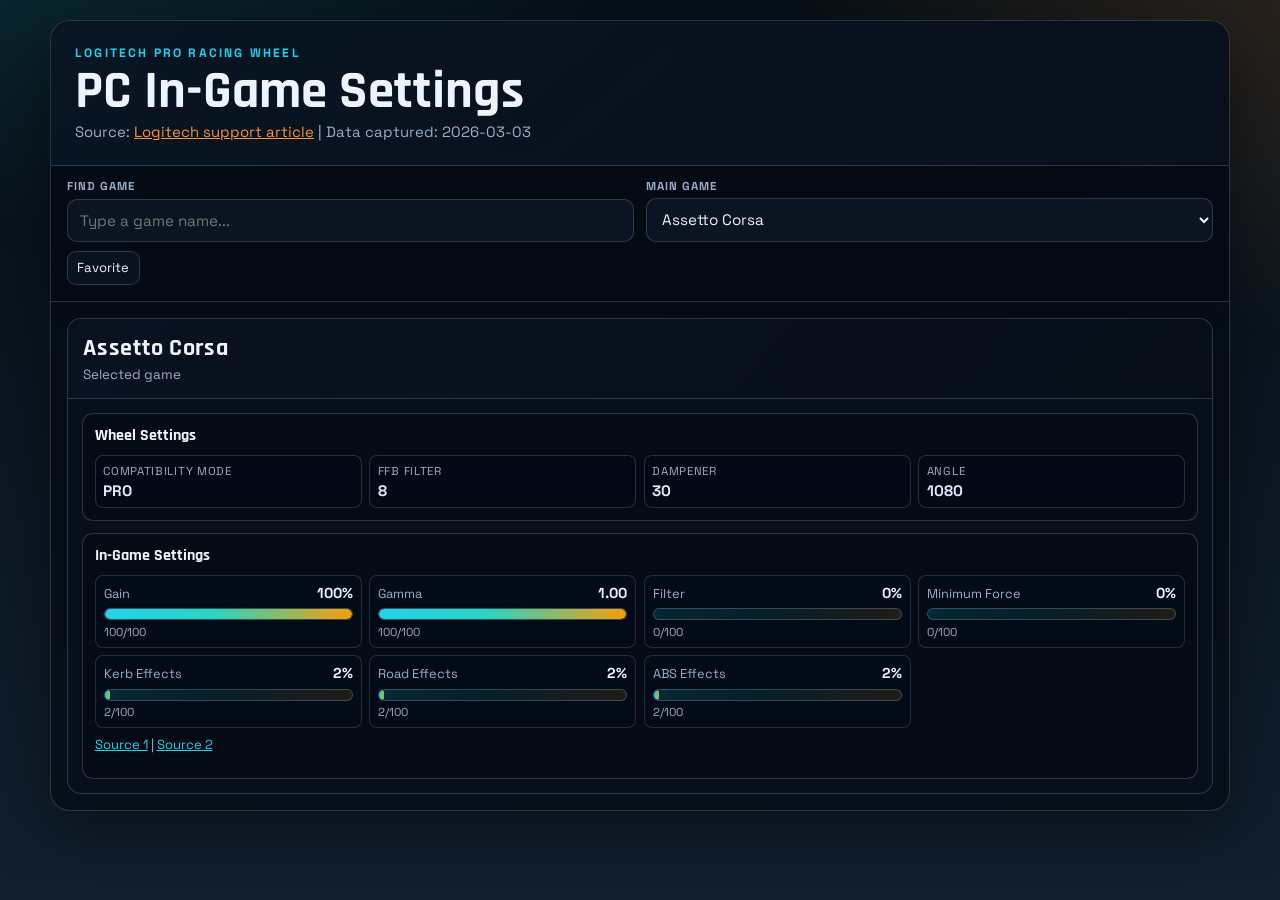
==== pro-wheel-settings/index.html @ a7290120 "Publish PRO Wheel Settings app at /pro-wheel-settings/" ====
<!doctype html>
<html lang="en">
<head>
  <meta charset="UTF-8" />
  <meta name="viewport" content="width=device-width, initial-scale=1.0" />
  <title>PRO Wheel PC Settings Browser</title>
  <link rel="preconnect" href="https://fonts.googleapis.com" />
  <link rel="preconnect" href="https://fonts.gstatic.com" crossorigin />
  <link href="https://fonts.googleapis.com/css2?family=Rajdhani:wght@500;600;700&family=Space+Grotesk:wght@400;500;700&display=swap" rel="stylesheet" />
  <link rel="stylesheet" href="./styles.css" />
</head>
<body>
  <main class="app-shell">
    <header class="hero">
      <p class="eyebrow">Logitech PRO Racing Wheel</p>
      <h1>PC In-Game Settings</h1>
      <p class="meta">
        Source: <a id="source-link" target="_blank" rel="noreferrer">Logitech support article</a>
        <span id="capture-date"></span>
      </p>
    </header>

    <section class="controls" aria-label="Game controls">
      <div class="controls-grid">
        <label class="field">
          <span>Find game</span>
          <input id="search-input" type="text" placeholder="Type a game name..." />
        </label>

        <label class="field">
          <span>Main game</span>
          <select id="game-select"></select>
        </label>

      </div>

      <div class="actions-row">
        <button id="favorite-btn" class="action-btn" type="button">Favorite</button>
      </div>

      <div class="favorites-wrap" id="favorites-wrap" hidden>
        <p>Favorites</p>
        <div id="favorites-list" class="favorites-list"></div>
      </div>
    </section>

    <section class="view" id="view-root" aria-live="polite"></section>
  </main>

  <script src="./app.js"></script>
</body>
</html>
---- pro-wheel-settings/styles.css ----
:root {
  --bg-1: #060f16;
  --bg-2: #111f2f;
  --panel: rgba(9, 17, 29, 0.88);
  --panel-2: rgba(5, 12, 22, 0.9);
  --text: #edf4ff;
  --muted: #98afc8;
  --line: rgba(128, 158, 189, 0.28);
  --accent: #22d3ee;
  --accent-2: #fb923c;
  --warn: #fbbf24;
}

* {
  box-sizing: border-box;
}

html,
body {
  margin: 0;
  min-height: 100%;
}

body {
  font-family: 'Space Grotesk', 'Segoe UI', sans-serif;
  color: var(--text);
  background:
    radial-gradient(1300px 700px at -10% -25%, rgba(34, 211, 238, 0.22), transparent 65%),
    radial-gradient(1000px 700px at 110% -10%, rgba(251, 146, 60, 0.2), transparent 62%),
    linear-gradient(180deg, var(--bg-1), var(--bg-2));
  padding: clamp(0.6rem, 1vw + 0.45rem, 1.6rem);
}

.app-shell {
  max-width: 1180px;
  margin: 0 auto;
  border: 1px solid var(--line);
  border-radius: 20px;
  background: rgba(2, 7, 15, 0.62);
  box-shadow: 0 24px 64px rgba(0, 0, 0, 0.4);
  overflow: clip;
}

.hero {
  padding: clamp(1rem, 1.6vw + 0.75rem, 1.5rem);
  border-bottom: 1px solid var(--line);
  background: linear-gradient(140deg, rgba(10, 21, 36, 0.95), rgba(7, 16, 28, 0.88));
}

.eyebrow {
  margin: 0;
  letter-spacing: 0.18em;
  text-transform: uppercase;
  font-size: 0.76rem;
  color: var(--accent);
  font-weight: 700;
}

.hero h1 {
  margin: 0.35rem 0;
  font-family: 'Rajdhani', 'Segoe UI', sans-serif;
  font-size: clamp(2rem, 4.8vw, 3.3rem);
  line-height: 0.95;
}

.meta {
  margin: 0;
  color: var(--muted);
  font-size: 0.93rem;
}

.meta a {
  color: var(--accent-2);
}

.controls {
  position: sticky;
  top: 0;
  z-index: 20;
  padding: 0.8rem 1rem 1rem;
  border-bottom: 1px solid var(--line);
  background: rgba(5, 11, 19, 0.9);
  backdrop-filter: blur(6px);
}

.controls-grid {
  display: grid;
  grid-template-columns: 1fr 1fr;
  gap: 0.7rem;
}

.field {
  display: grid;
  gap: 0.32rem;
}

.field span {
  font-size: 0.72rem;
  text-transform: uppercase;
  letter-spacing: 0.09em;
  color: var(--muted);
  font-weight: 700;
}

input,
select {
  width: 100%;
  border: 1px solid var(--line);
  border-radius: 10px;
  background: rgba(13, 23, 37, 0.85);
  color: var(--text);
  font-family: inherit;
  font-size: 0.95rem;
  padding: 0.64rem 0.74rem;
}

input:focus,
select:focus,
button:focus-visible {
  outline: 2px solid rgba(34, 211, 238, 0.55);
  outline-offset: 1px;
}

.actions-row {
  margin-top: 0.55rem;
}

.action-btn {
  border: 1px solid var(--line);
  background: rgba(11, 20, 34, 0.88);
  color: var(--text);
  font-family: inherit;
  font-size: 0.82rem;
  border-radius: 9px;
  padding: 0.47rem 0.58rem;
  cursor: pointer;
}

.action-btn.active {
  border-color: rgba(34, 211, 238, 0.58);
  color: #c6f6ff;
  background: rgba(11, 35, 49, 0.72);
}

.favorites-wrap {
  margin-top: 0.65rem;
}

.favorites-wrap p {
  margin: 0 0 0.35rem;
  font-size: 0.75rem;
  letter-spacing: 0.08em;
  text-transform: uppercase;
  color: var(--muted);
  font-weight: 700;
}

.favorites-list {
  display: flex;
  flex-wrap: wrap;
  gap: 0.4rem;
}

.fav-chip {
  border: 1px solid rgba(34, 211, 238, 0.35);
  background: rgba(9, 35, 47, 0.72);
  color: #c9f8ff;
  border-radius: 999px;
  padding: 0.32rem 0.55rem;
  font-size: 0.8rem;
  cursor: pointer;
}

.view {
  padding: 1rem;
}

.single-layout {
  display: grid;
  grid-template-columns: 1fr;
}

.game-panel {
  border: 1px solid var(--line);
  border-radius: 14px;
  background: var(--panel);
  overflow: hidden;
}

.panel-head {
  padding: 0.9rem 0.95rem;
  border-bottom: 1px solid var(--line);
  background: linear-gradient(130deg, rgba(9, 18, 32, 0.95), rgba(7, 14, 24, 0.8));
}

.panel-head h2 {
  margin: 0;
  font-family: 'Rajdhani', 'Segoe UI', sans-serif;
  font-size: 1.5rem;
  letter-spacing: 0.03em;
}

.panel-head p {
  margin: 0.2rem 0 0;
  color: var(--muted);
  font-size: 0.84rem;
}

.panel-body {
  display: grid;
  gap: 0.75rem;
  padding: 0.9rem;
}

.block {
  border: 1px solid var(--line);
  border-radius: 11px;
  background: var(--panel-2);
  padding: 0.7rem;
}

.block h3 {
  margin: 0 0 0.55rem;
  font-family: 'Rajdhani', 'Segoe UI', sans-serif;
  font-size: 1.02rem;
}

.kv-grid {
  display: grid;
  grid-template-columns: repeat(auto-fit, minmax(170px, 1fr));
  gap: 0.45rem;
}

.kv-item {
  border: 1px solid rgba(137, 168, 201, 0.24);
  border-radius: 8px;
  padding: 0.48rem;
  background: rgba(3, 10, 20, 0.85);
}

.kv-label {
  display: block;
  color: var(--muted);
  font-size: 0.72rem;
  text-transform: uppercase;
  letter-spacing: 0.06em;
}

.kv-value {
  display: block;
  margin-top: 0.2rem;
  font-size: 0.95rem;
  font-weight: 700;
  color: #dbeafe;
}

.settings-list {
  display: grid;
  grid-template-columns: repeat(auto-fit, minmax(220px, 1fr));
  gap: 0.45rem;
}

.setting-row {
  border: 1px solid rgba(137, 168, 201, 0.22);
  border-radius: 8px;
  padding: 0.5rem;
  background: rgba(4, 13, 24, 0.84);
}

.setting-top {
  display: grid;
  grid-template-columns: 1.15fr 1fr;
  gap: 0.5rem;
  align-items: baseline;
}

.setting-label {
  color: var(--muted);
  font-size: 0.8rem;
}

.setting-value {
  text-align: right;
  color: #ebf3ff;
  font-weight: 700;
  font-size: 0.9rem;
}

.setting-value.uncertain {
  color: var(--warn);
}

.setting-meter {
  margin-top: 0.42rem;
  height: 12px;
  border-radius: 999px;
  border: 1px solid rgba(128, 158, 189, 0.34);
  background: linear-gradient(
    90deg,
    rgba(34, 211, 238, 0.14) 0%,
    rgba(45, 212, 191, 0.1) 45%,
    rgba(245, 158, 11, 0.12) 100%
  );
  overflow: hidden;
}

.setting-meter > span {
  display: block;
  height: 100%;
  border-radius: inherit;
  background: linear-gradient(90deg, #22d3ee 0%, #2dd4bf 45%, #f59e0b 100%);
  box-shadow: 0 0 14px rgba(45, 212, 191, 0.35);
}

.setting-meter-caption {
  margin-top: 0.28rem;
  color: var(--muted);
  font-size: 0.72rem;
}

.source-links {
  margin-top: 0.52rem;
  color: var(--muted);
  font-size: 0.82rem;
}

.source-links a {
  color: var(--accent);
}

@media (max-width: 760px) {
  .controls-grid {
    grid-template-columns: 1fr;
  }

  .view {
    padding: 0.75rem;
  }

  .panel-head h2 {
    font-size: 1.35rem;
  }

  .kv-grid {
    grid-template-columns: repeat(2, minmax(0, 1fr));
  }

  .settings-list {
    grid-template-columns: 1fr;
  }

  .setting-top {
    grid-template-columns: 1fr;
  }

  .setting-value {
    text-align: left;
  }
}
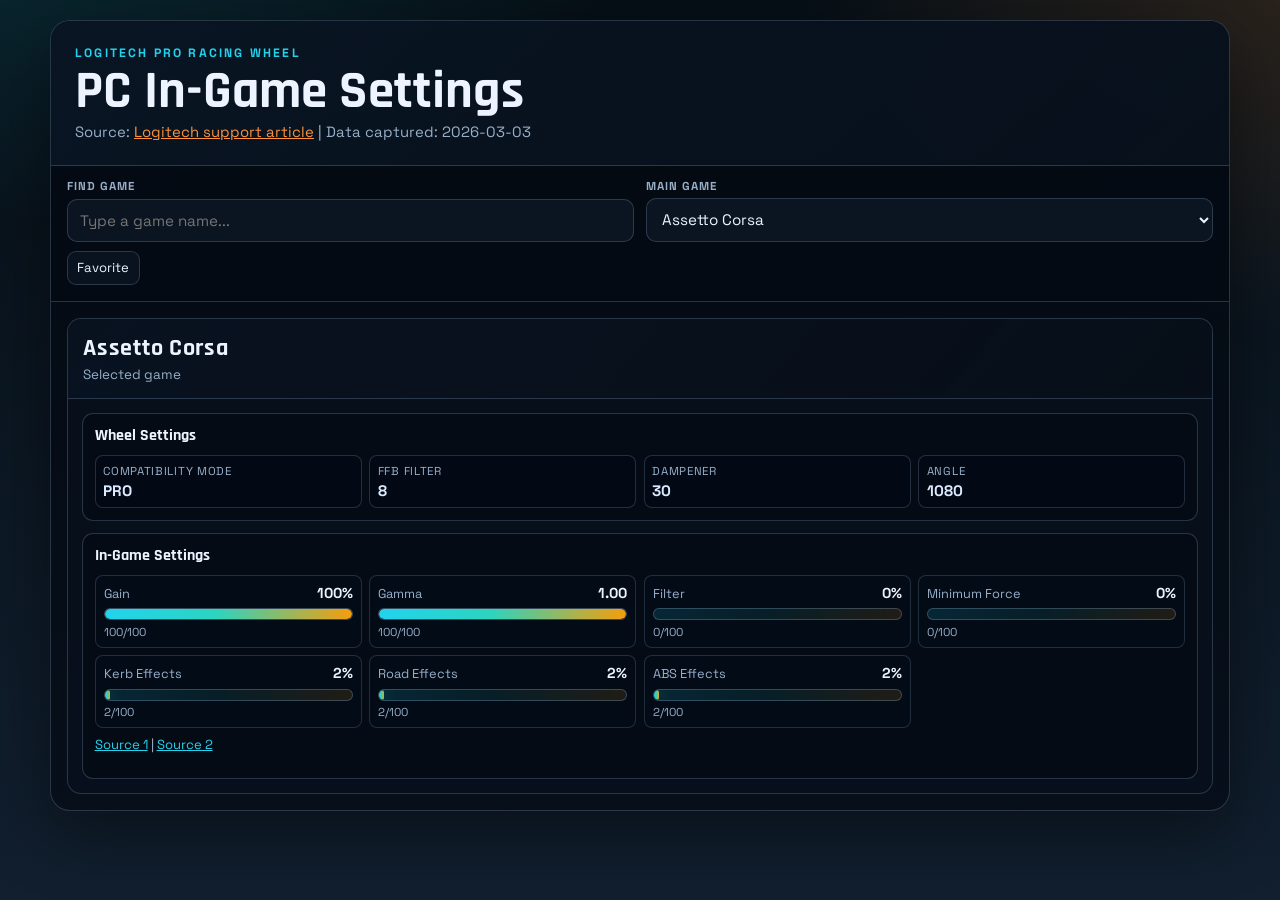
==== commit e1cf3d62: "Add custom favicon for PRO wheel settings app" ====
--- a/pro-wheel-settings/index.html
+++ b/pro-wheel-settings/index.html
@@ -4,6 +4,7 @@
   <meta charset="UTF-8" />
   <meta name="viewport" content="width=device-width, initial-scale=1.0" />
   <title>PRO Wheel PC Settings Browser</title>
+  <link rel="icon" type="image/svg+xml" href="./favicon.svg" />
   <link rel="preconnect" href="https://fonts.googleapis.com" />
   <link rel="preconnect" href="https://fonts.gstatic.com" crossorigin />
   <link href="https://fonts.googleapis.com/css2?family=Rajdhani:wght@500;600;700&family=Space+Grotesk:wght@400;500;700&display=swap" rel="stylesheet" />
--- a/pro-wheel-settings/styles.css
+++ b/pro-wheel-settings/styles.css
@@ -307,9 +307,11 @@
 .setting-meter > span {
   display: block;
   height: 100%;
+  width: 0;
   border-radius: inherit;
   background: linear-gradient(90deg, #22d3ee 0%, #2dd4bf 45%, #f59e0b 100%);
   box-shadow: 0 0 14px rgba(45, 212, 191, 0.35);
+  will-change: width;
 }
 
 .setting-meter-caption {
@@ -357,3 +359,9 @@
     text-align: left;
   }
 }
+
+@media (prefers-reduced-motion: reduce) {
+  .setting-meter > span {
+    will-change: auto;
+  }
+}
